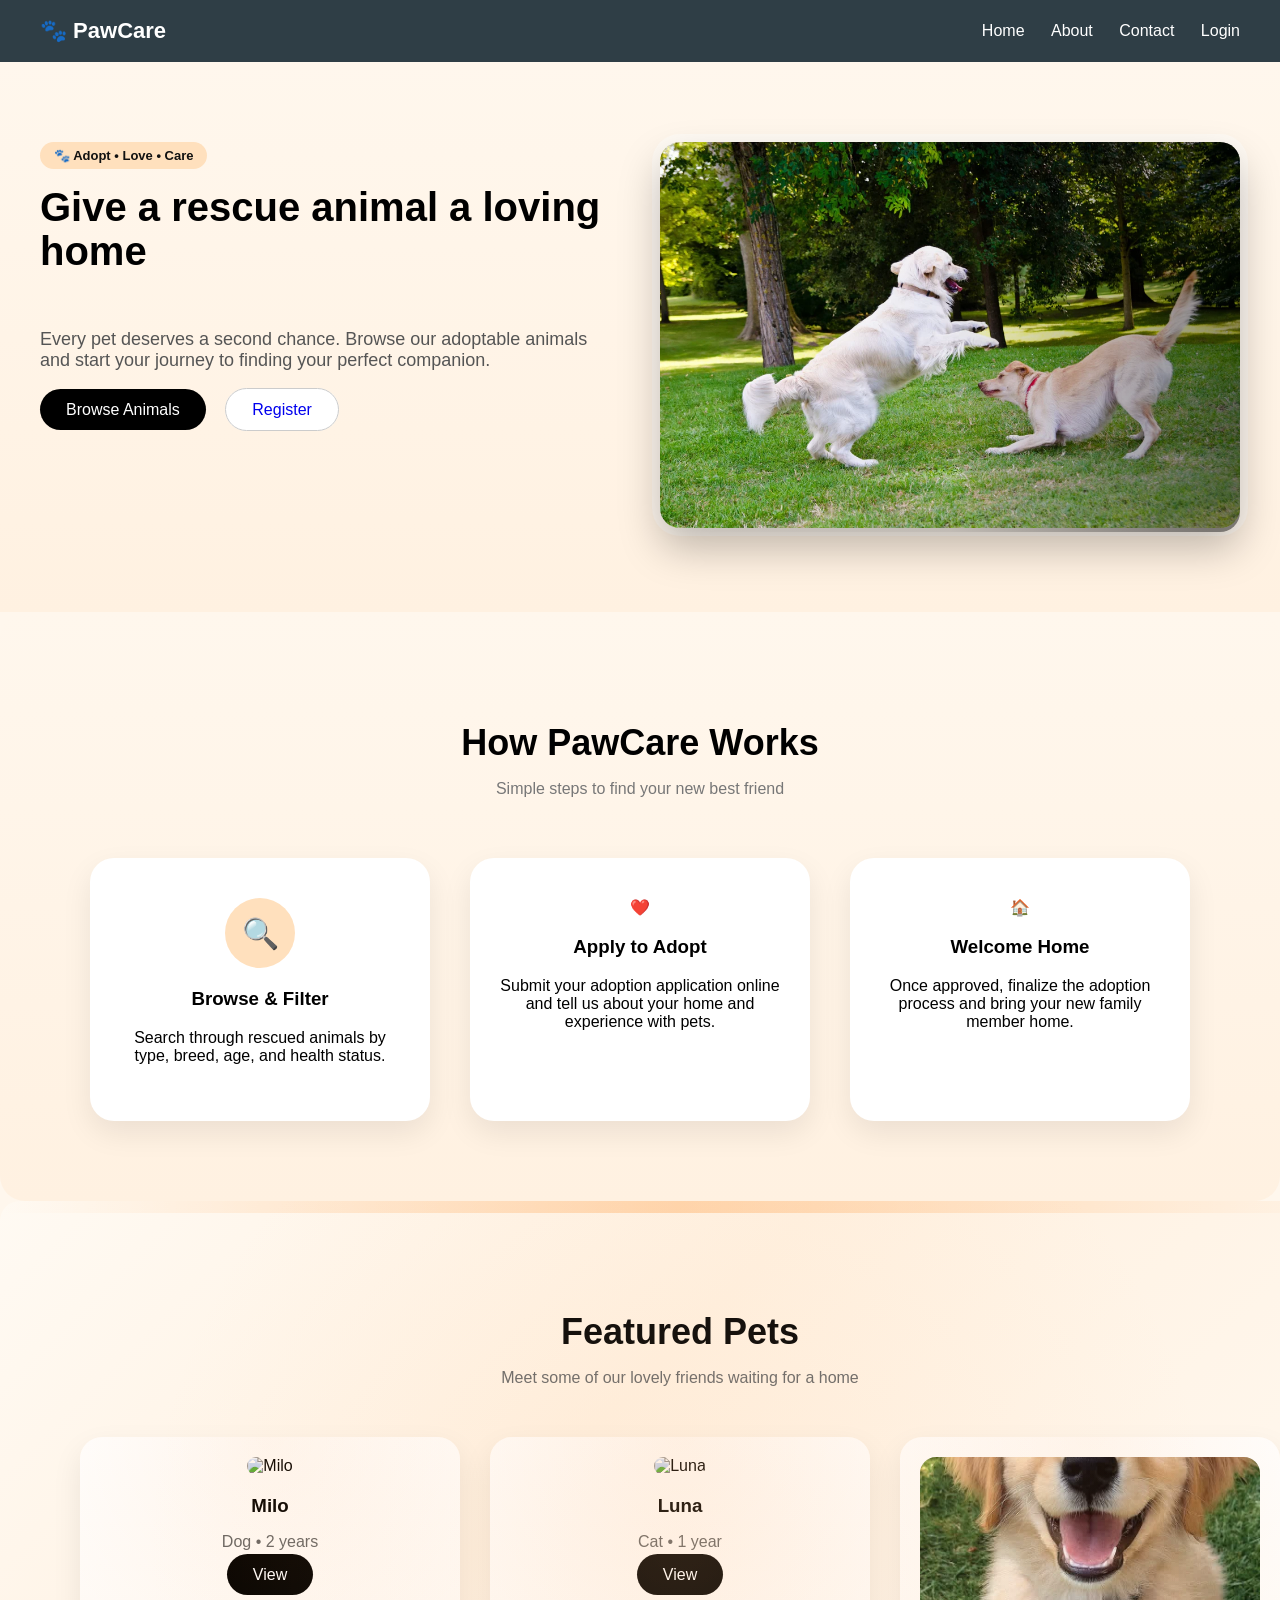
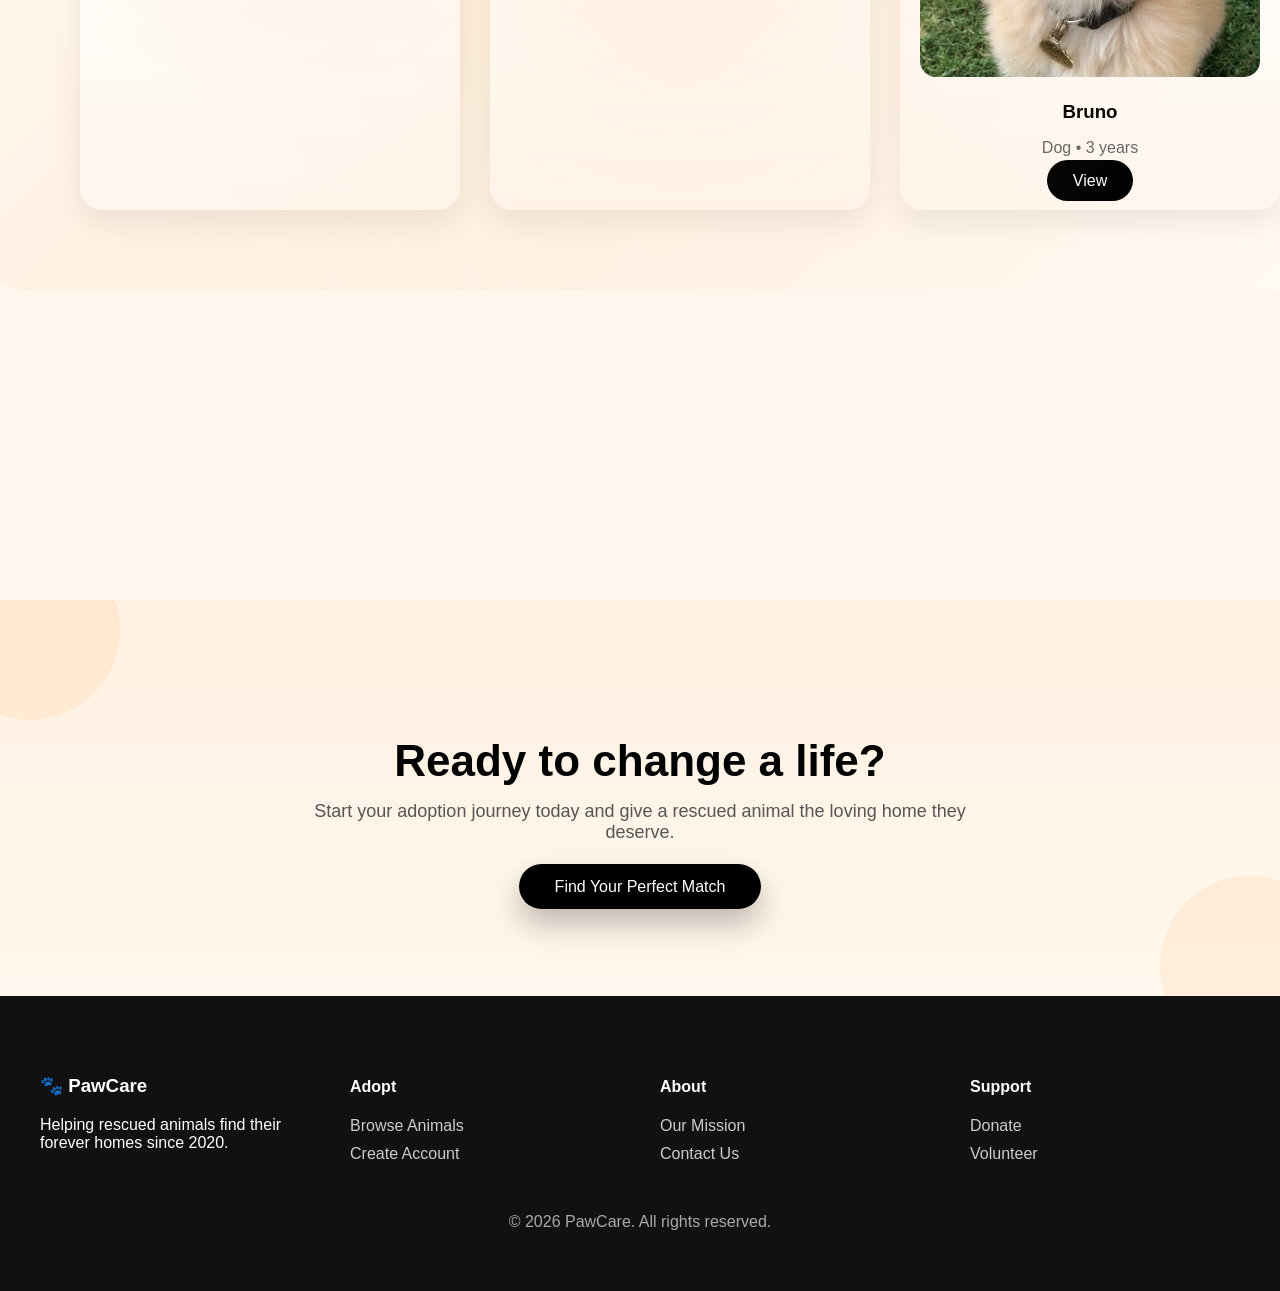
==== src/main/webapp/index.html @ 81a20b36 "added contact page, about us page, index.html" ====
<!DOCTYPE html>
<html lang="en">
<head>
    <meta charset="UTF-8">
    <title>PawCare | Find a Loving Home</title>
    <link rel="stylesheet" href="css/index.css">
</head>
<body>

<!-- NAVBAR -->
<nav class="navbar">
    <div class="logo">
        🐾 PawCare
    </div>

    <div class="nav-links">
         <a href = "index.html">Home</a>
        <a href="about">About</a>
        <a href="contactController">Contact</a>
        <a href="LoginController">Login</a>
      <!--  --  <a href="RegisterController" class="btn-primary">Get Started</a>--->
    </div>
</nav>

<!-- HERO SECTION -->
<section class="hero">
    <div class="hero-text">
    <span class="hero-badge">🐾 Adopt • Love • Care</span>
        <h1>Give a rescue animal a loving home</h1>
        <br>
        <p>
            Every pet deserves a second chance. Browse our adoptable
            animals and start your journey to finding your perfect companion.
        </p>

        <div class="hero-buttons">
            <a href="PetController" class="btn-dark">Browse Animals</a>
            <a href="register" class="btn-light">Register</a>
        </div>
    </div>

    <div class="hero-image">
        <img src="images/two.png" alt="Rescue Animals">
    </div>
</section>

<!-- HOW IT WORKS -->
<section class="how-it-works">
    <h2>How PawCare Works</h2>
    <p class="subtitle">Simple steps to find your new best friend</p>

    <div class="steps">
        <div class="step-card">
       
    <div class="step-icon">🔍</div>
    <h3>Browse & Filter</h3>
    <p>Search through rescued animals by type, breed, age, and health status.</p>
</div>
        

      <div class="step-card">
     
            <div class="icon">❤️</div>
            <h3>Apply to Adopt</h3>
            <p> Submit your adoption application online and tell us about your home and experience with pets.
            </p>
        </div>

        <div class="step-card">
       
            <div class="icon">🏠</div>
            <h3>Welcome Home</h3>
            <p>
              Once approved, finalize the adoption process and bring your new family member home.
            </p>
        </div>
    </div>
</section>
<!-- FEATURED PETS -->
<section class="featured-pets">
    <h2>Featured Pets</h2>
    <p class="subtitle">Meet some of our lovely friends waiting for a home</p>

    <div class="pet-grid">
        <div class="pet-card">
            <img src="images/dog1.jpg" alt="Milo">
            <h3>Milo</h3>
            <p>Dog • 2 years</p>
            <a href="PetController" class="btn-dark">View</a>
        </div>

        <div class="pet-card">
            <img src="images/cat1.jpg" alt="Luna">
            <h3>Luna</h3>
            <p>Cat • 1 year</p>
            <a href="PetController" class="btn-dark">View</a>
        </div>

        <div class="pet-card">
            <img src="images/dog2.jpg" alt="Bruno">
            <h3>Bruno</h3>
            <p>Dog • 3 years</p>
            <a href="PetController" class="btn-dark">View</a>
        </div>
    </div>
</section>
<!-- -testimonial -->
<div class="testimonial-slider">

    <div class="testimonial t1">
        <div class="avatar">
            <img src="images/avatar2.png" alt="Adopter">
        </div>
        <p class="quote">
            “Adopting from PawCare changed our lives forever. We didn’t just find a pet —
            we found a family member.”
        </p>
        <span class="author">— Happy Adopter, Kathmandu</span>
    </div>

    <div class="testimonial t2">
        <div class="avatar">
            <img src="images/avatar.png" alt="Adopter">
        </div>
        <p class="quote">
            “The adoption process was smooth and transparent. PawCare truly cares
            about both pets and people.”
        </p>
        <span class="author">— Loving Family</span>
    </div>

    <div class="testimonial t3">
        <div class="avatar emoji">🐶</div>
        <p class="quote">
            “Thanks to PawCare, our home is filled with joy. Best decision we ever made!”
        </p>
        <span class="author">— First‑time Adopter</span>
    </div>

</div>
<!-- CTA -->
<section class="cta">
<span class="cta-circle left"></span>
<span class="cta-circle right"></span>
    <h2>Ready to change a life?</h2>
    <p>
        Start your adoption journey today and give a rescued
        animal the loving home they deserve.
    </p>

    <a href="PetController" class="btn-dark">Find Your Perfect Match</a>
</section>

<!-- FOOTER -->
<footer class="footer">
    <div class="footer-container">

        <div class="footer-brand">
            <h3>🐾 PawCare</h3>
            <p>
                Helping rescued animals find their forever homes since 2020.
            </p>
        </div>

        <div class="footer-links">
            <h4>Adopt</h4>
            <a href="PetController">Browse Animals</a>
            <a href="RegisterController">Create Account</a>
        </div>

        <div class="footer-links">
            <h4>About</h4>
            <a href="about">Our Mission</a>
            <a href="contactController">Contact Us</a>
        </div>

        <div class="footer-links">
            <h4>Support</h4>
            <a href="#">Donate</a>
            <a href="#">Volunteer</a>
        </div>
    </div>

    <div class="footer-bottom">
        © 2026 PawCare. All rights reserved.
    </div>
</footer>

</body>
</html>
---- src/main/webapp/css/index.css ----
@charset "UTF-8";
body {
    margin: 0;
    font-family: Arial, sans-serif;
    background: #fff7ed;
}

/* NAVBAR */

.navbar {
    display: flex;
    justify-content: space-between;
    align-items: center;
    padding: 18px 40px;
      background-color: #2f3e46;
   /* background: rgba(255, 247, 237, 0.85); /* soft cream */
    backdrop-filter: blur(8px);

    position: sticky;
    top: 0;
    z-index: 100;
}


.logo {
    font-size: 22px;
    font-weight: 700;
    color: white;
    display: flex;
    align-items: center;
    gap: 8px;
}

.nav-links a {
    margin-left: 22px;
    text-decoration: none;
    color: white;
    font-weight: 500;
    position: relative;
    padding-bottom: 4px;
}

.nav-links a::after {
    content: "";
    position: absolute;
    left: 0;
    bottom: 0;
    width: 0;
    height: 2px;
    background: #ffb703;
    transition: width 0.3s ease;
}

.nav-links a:hover::after {
    width: 100%;
}


.btn-primary {
    background: black;
    color: white;
    padding: 10px 18px;
    border-radius: 20px;
}
.hero-badge {
    display: inline-block;
    background: #ffe0bd;
    color: #111;
    padding: 6px 14px;
    border-radius: 20px;
    font-size: 13px;
    font-weight: 600;
    margin-bottom: 16px;
}

/* HERO */
.hero {
    display: flex;
    align-items: flex-start;
    padding: 80px 40px;
    gap: 40px;
   
    
 background: linear-gradient(
        180deg,
        #fff7ed 0%,
        #fff1e1 100%
    );
    
}

.hero-text {
    flex: 1;
}

.hero-text h1 {
    font-size: 40px;
    margin-bottom: 20px;
     line-height: 1.1;
     margin-top: 0;   
}

.hero-text p {
    font-size: 18px;
    color: #555;
    margin-bottom: 30px;
}

.hero-buttons a {
    margin-right: 15px;
}

.hero-image {
    flex: 1;
    position: relative;
}

.hero-image img {
    width: 100%;   
height: 100%;
    max-height: 420px;
    object-fit: cover;  
 box-shadow: 
        0 20px 40px rgba(0,0,0,0.25),
        0 0 0 8px rgba(255,255,255,0.4);
    
    border-radius: 20px;
}

.hero-image::after {
    content: "";
    position: absolute;
    top: 0;
    left: 0;
    right: 0;
    bottom: 0;

 background: linear-gradient(
        to left,
        rgba(0, 0, 0, 0.45),
        rgba(0, 0, 0, 0.05),
        rgba(0, 0, 0, 0)
    );

    border-radius: 20px;
}

/* BUTTONS */
.btn-dark {
    background: black;
    color: white;
    padding: 12px 26px;
    border-radius: 30px;
    text-decoration: none;
}

.btn-light {
    background: white;
    border: 1px solid #ccc;
    padding: 12px 26px;
    border-radius: 30px;
    text-decoration: none;
    transition: all 0.25s ease;
}

.btn-dark:hover {
    transform: translateY(-3px);
    box-shadow: 0 12px 25px rgba(0,0,0,0.25);
}

.btn-light:hover {
    transform: translateY(-3px);
}

/* HOW IT WORKS */
.how-it-works {
    text-align: center;
    padding: 80px 40px;
    border-radius : 25px;
    
background: linear-gradient(
        180deg,
        #fff7ed 0%,
        #fff1e1 100%
    );
    
    
}

.how-it-works h2 {
    font-size: 36px;
     margin-bottom: 10px;
}

.how-it-works .subtitle {
    font-size: 16px;
    color: #777;
    margin-bottom: 60px;
}

/*.subtitle {
    color: #666;
    margin-bottom: 50px;
}*/

.steps {
    display: grid;
    grid-template-columns: repeat(auto-fit, minmax(250px, 1fr));
    gap: 40px;  
max-width: 1100px;
    margin: auto;
    
}

.step-card:hover {
    transform: translateY(-10px);
    box-shadow: 0 25px 50px rgba(0,0,0,0.15);
}


.step-card {
    background: white;
    padding: 40px 30px;
    border-radius: 24px;
    box-shadow: 0 12px 30px rgba(0,0,0,0.08);
    text-align: center;
    transition: all 0.3s ease;
}


.step-icon {
    width: 70px;
    height: 70px;
    background: #ffe0bd;
    border-radius: 50%;
    margin: 0 auto 20px;
    display: flex;
    align-items: center;
    justify-content: center;
    font-size: 30px;
}
.step-number {
    font-size: 14px;
    font-weight: 700;
    color: #ff7a00;
    letter-spacing: 2px;
    display: block;
    margin-bottom: 10px;
}
/* FEATURED PETS */
.featured-pets {
	 width: 100vw;    	 
margin-left: calc(-50vw + 50%); 
    margin-right: calc(-50vw + 50%);	 
    text-align: center;
    padding: 80px 40px;
   
 background: linear-gradient(
        135deg,
        #fffaf3 0%,
        #fff1e1 40%,
        #fffaf3 100%
    );

    position: relative;
    overflow: hidden;


    border-radius : 20px;
   
}

.featured-pets h2 {
    font-size: 36px;
    margin-bottom: 10px;
}

.featured-pets .subtitle {
    color: #666;
    margin-bottom: 50px;
}
.featured-pets::after {
    content: "";
    position: absolute;
    inset: 0;
    background: radial-gradient(
        circle at center,
        rgba(255, 200, 150, 0.15),
        transparent 70%
    );
    pointer-events: none;
}
.featured-pets::before {
    content: "";
    position: absolute;
    top: 0;
    left: 0;
    width: 100%;
    height: 12px;

    background: linear-gradient(
        90deg,
        transparent,
        rgba(255, 122, 0, 0.25),
        transparent
    );
}


.pet-grid {
    display: grid;
    grid-template-columns: repeat(auto-fit, minmax(260px, 1fr));
    gap: 30px;
    max-width: 1200px;
    margin: auto;
}

.pet-card {
    background: linear-gradient(
        180deg,
        #ffffff 0%,
        #fff6ed 100%
    );
    border-radius: 22px;
    padding: 20px;
    box-shadow: 0 12px 30px rgba(0,0,0,0.08);
    transition: all 0.35s ease;
    position: relative;
    overflow: hidden;
}
.pet-card::before {
    content: "";
    position: absolute;
    inset: 0;
    background: radial-gradient(
        circle at top,
        rgba(255, 122, 0, 0.12),
        transparent 65%
    );
    opacity: 0.6;
    pointer-events: none;
}
.pet-card:hover {
    transform: translateY(-10px);
    box-shadow:
        0 25px 50px rgba(0,0,0,0.18),
        0 0 0 6px rgba(255, 122, 0, 0.15);
}

.pet-card img {
    width: 100%;
    height: 220px;
    object-fit: cover;
    border-radius: 16px;
    margin-bottom: 15px;
}

.pet-card h3 {
    margin: 5px 0;
}

.pet-card p {
    color: #666;
    margin-bottom: 15px;
}

/* TESTIMONIAL SLIDER */
/* TESTIMONIAL SLIDER */
.testimonial-slider {
    position: relative;
    max-width: 760px;
    margin: 0 auto 50px;
    min-height: 260px;
    text-align: center;
}

/* Testimonial card */
.testimonial {
    position: absolute;
    top: 0;
    left: 0;
    width: 100%;
    opacity: 0;
    animation: testimonialFade 12s infinite;

/* background: linear-gradient(
        135deg,
        #fff1e1 0%,
        #ffffff 60%
    );*/

 background-color: #fff3e6;

    border-radius: 26px;
    padding: 44px 34px 34px;
    box-shadow: 0 20px 40px rgba(0,0,0,0.10);

  /*  background: rgba(255,255,255,0.65);*/
    backdrop-filter: blur(6px);
    border-radius: 24px;
    padding: 40px 30px 30px;
    box-shadow: 0 20px 40px rgba(0,0,0,0.08);
}
.testimonial::after {
    content: "";
    position: absolute;
    inset: 0;

    background: radial-gradient(
        circle at top left,
        rgba(255, 122, 0, 0.18),
        rgba(255, 255, 255, 0) 70%
    );

    pointer-events: none;
}

/* Avatar */
.avatar {
    width: 70px;
    height: 70px;
    border-radius: 50%;
    margin: 0 auto 18px;
    overflow: hidden;
    
 background: linear-gradient(
        135deg,
        #ffd6a5,
        #ffeede
    );
     box-shadow: 0 6px 16px rgba(0,0,0,0.15);
    
    display: flex;
    align-items: center;
    justify-content: center;
    border: 4px solid white;
}

.avatar img {
    width: 100%;
    height: 100%;
    object-fit: cover;
}

.avatar.emoji {
    font-size: 34px;
}

/* Quote */
.quote {
    font-size: 20px;
    font-style: italic;
    color: #333;
    line-height: 1.6;
    margin-bottom: 12px;
}

/* Author */
.author {
    font-size: 14px;
    color: #777;
}

/* Animation timing */
.t1 { animation-delay: 0s; }
.t2 { animation-delay: 4s; }
.t3 { animation-delay: 8s; }

@keyframes testimonialFade {
    0%   { opacity: 0; transform: translateY(10px); }
    8%   { opacity: 1; transform: translateY(0); }
    33%  { opacity: 1; transform: translateY(0); }
    41%  { opacity: 0; transform: translateY(-10px); }
    100% { opacity: 0; }
}


/* CTA */
.cta {
    background: linear-gradient(
        180deg,
        #fff1e1 0%,
        #fff7ed 100%
    );
    text-align: center;
    padding: 100px 20px;
    position: relative;
    overflow: hidden;
}
.cta-circle {
    position: absolute;
    width: 180px;
    height: 180px;
    background: rgba(255, 122, 0, 0.08);
    border-radius: 50%;
    z-index: 0;
}

.cta-circle.left {
    top: -60px;
    left: -60px;
}

.cta-circle.right {
    bottom: -60px;
    right: -60px;
}
.cta h2 {
    font-size: 44px;
    margin-bottom: 15px;
    position: relative;
    z-index: 1;
}

.cta p {
    font-size: 18px;
    color: #555;
    max-width: 700px;
    margin: 0 auto 35px;
    position: relative;
    z-index: 1;
}

.cta .btn-dark {
    padding: 14px 36px;
    font-size: 16px;
    border-radius: 40px;
    box-shadow: 0 15px 30px rgba(0,0,0,0.25);
    transition: all 0.3s ease;
    position: relative;
    z-index: 1;
}

.cta .btn-dark:hover {
    transform: translateY(-4px);
    box-shadow: 0 20px 40px rgba(0,0,0,0.35);
}
/* FOOTER */
.footer {
    background: #111;
    color: white;
    padding: 60px 40px;
}

.footer-container {
    display: grid;
    grid-template-columns: repeat(auto-fit, minmax(200px, 1fr));
    gap: 40px;
}

.footer-links a {
    display: block;
    margin-bottom: 10px;
    color: #ccc;
    text-decoration: none;
}

.footer-bottom {
    text-align: center;
    margin-top: 40px;
    color: #aaa;
}
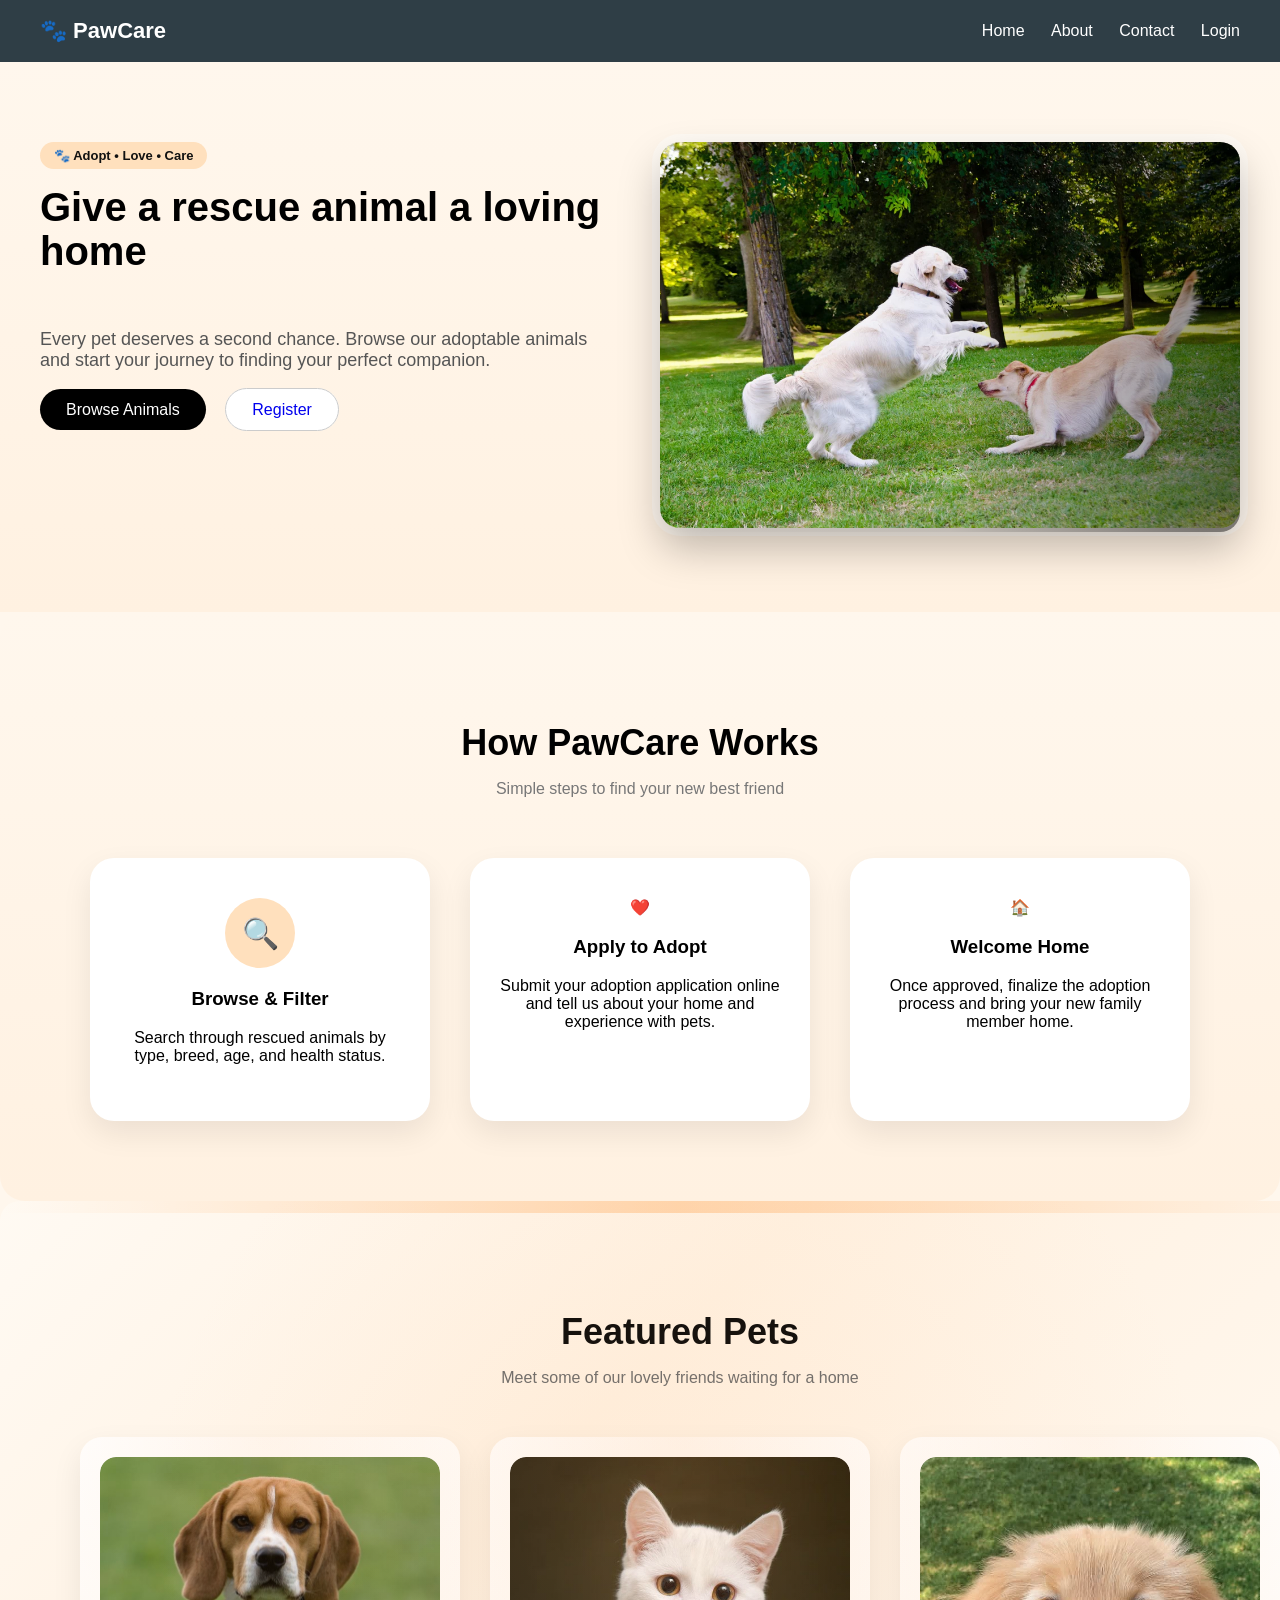
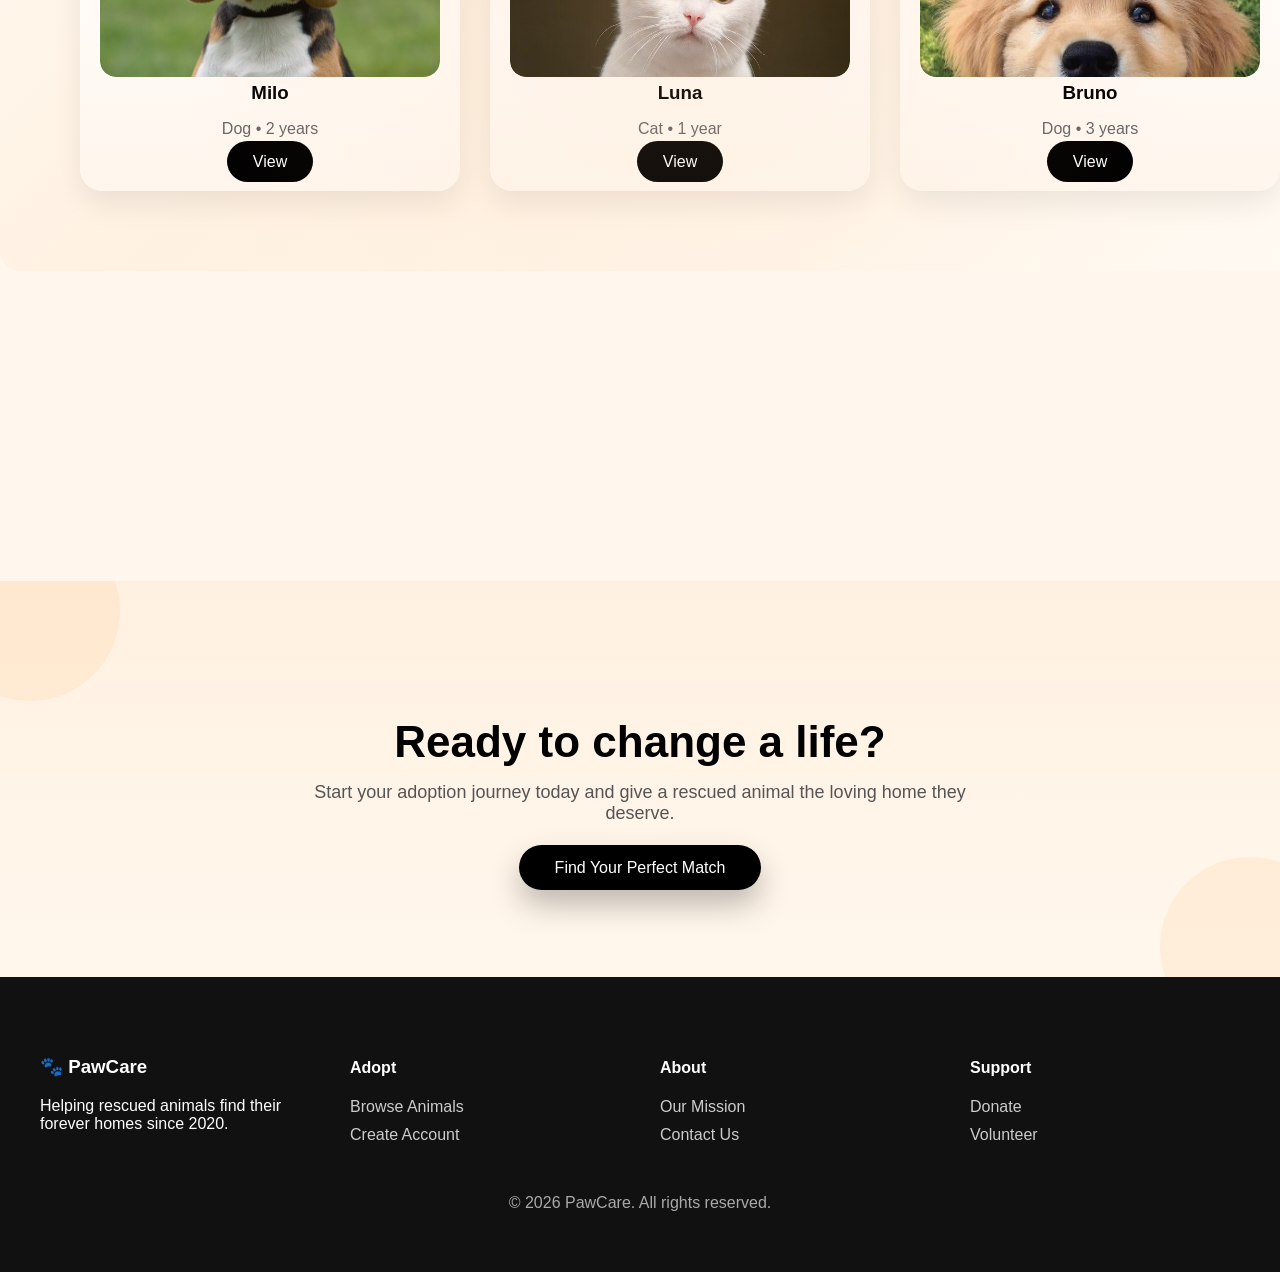
==== commit b8b32137: "maintain css" ====
--- a/src/main/webapp/index.html
+++ b/src/main/webapp/index.html
@@ -15,7 +15,7 @@
 
     <div class="nav-links">
          <a href = "index.html">Home</a>
-        <a href="about">About</a>
+        <a href="aboutController">About</a>
         <a href="contactController">Contact</a>
         <a href="LoginController">Login</a>
       <!--  --  <a href="RegisterController" class="btn-primary">Get Started</a>--->
@@ -81,27 +81,38 @@
     <h2>Featured Pets</h2>
     <p class="subtitle">Meet some of our lovely friends waiting for a home</p>
 
+
     <div class="pet-grid">
         <div class="pet-card">
-            <img src="images/dog1.jpg" alt="Milo">
+        <div class="pet-img">
+            <img src="images/dog3.jpg" alt="Milo">
+             </div>
             <h3>Milo</h3>
             <p>Dog • 2 years</p>
             <a href="PetController" class="btn-dark">View</a>
-        </div>
+            </div>
+        
 
         <div class="pet-card">
-            <img src="images/cat1.jpg" alt="Luna">
+        <div class="pet-img">
+            <img src="images/cat.jpg" alt="Luna">
+             </div>
             <h3>Luna</h3>
             <p>Cat • 1 year</p>
             <a href="PetController" class="btn-dark">View</a>
         </div>
+        
 
         <div class="pet-card">
+        <div class="pet-img">
             <img src="images/dog2.jpg" alt="Bruno">
+             </div>
             <h3>Bruno</h3>
             <p>Dog • 3 years</p>
             <a href="PetController" class="btn-dark">View</a>
         </div>
+       
+        
     </div>
 </section>
 <!-- -testimonial -->
--- a/src/main/webapp/css/index.css
+++ b/src/main/webapp/css/index.css
@@ -363,6 +363,23 @@
     color: #666;
     margin-bottom: 15px;
 }
+.pet-img {
+    width: 100%;
+    height: 220px;
+    overflow: hidden;
+    border-radius: 16px;
+    background: #eee;
+}
+
+.pet-img img {
+    width: 100%;
+    height: 100%;
+
+    object-fit: cover;        /* crop neatly */
+    object-position: top center;  /*  keep face centered */
+
+    image-rendering: auto;
+}
 
 /* TESTIMONIAL SLIDER */
 /* TESTIMONIAL SLIDER */
